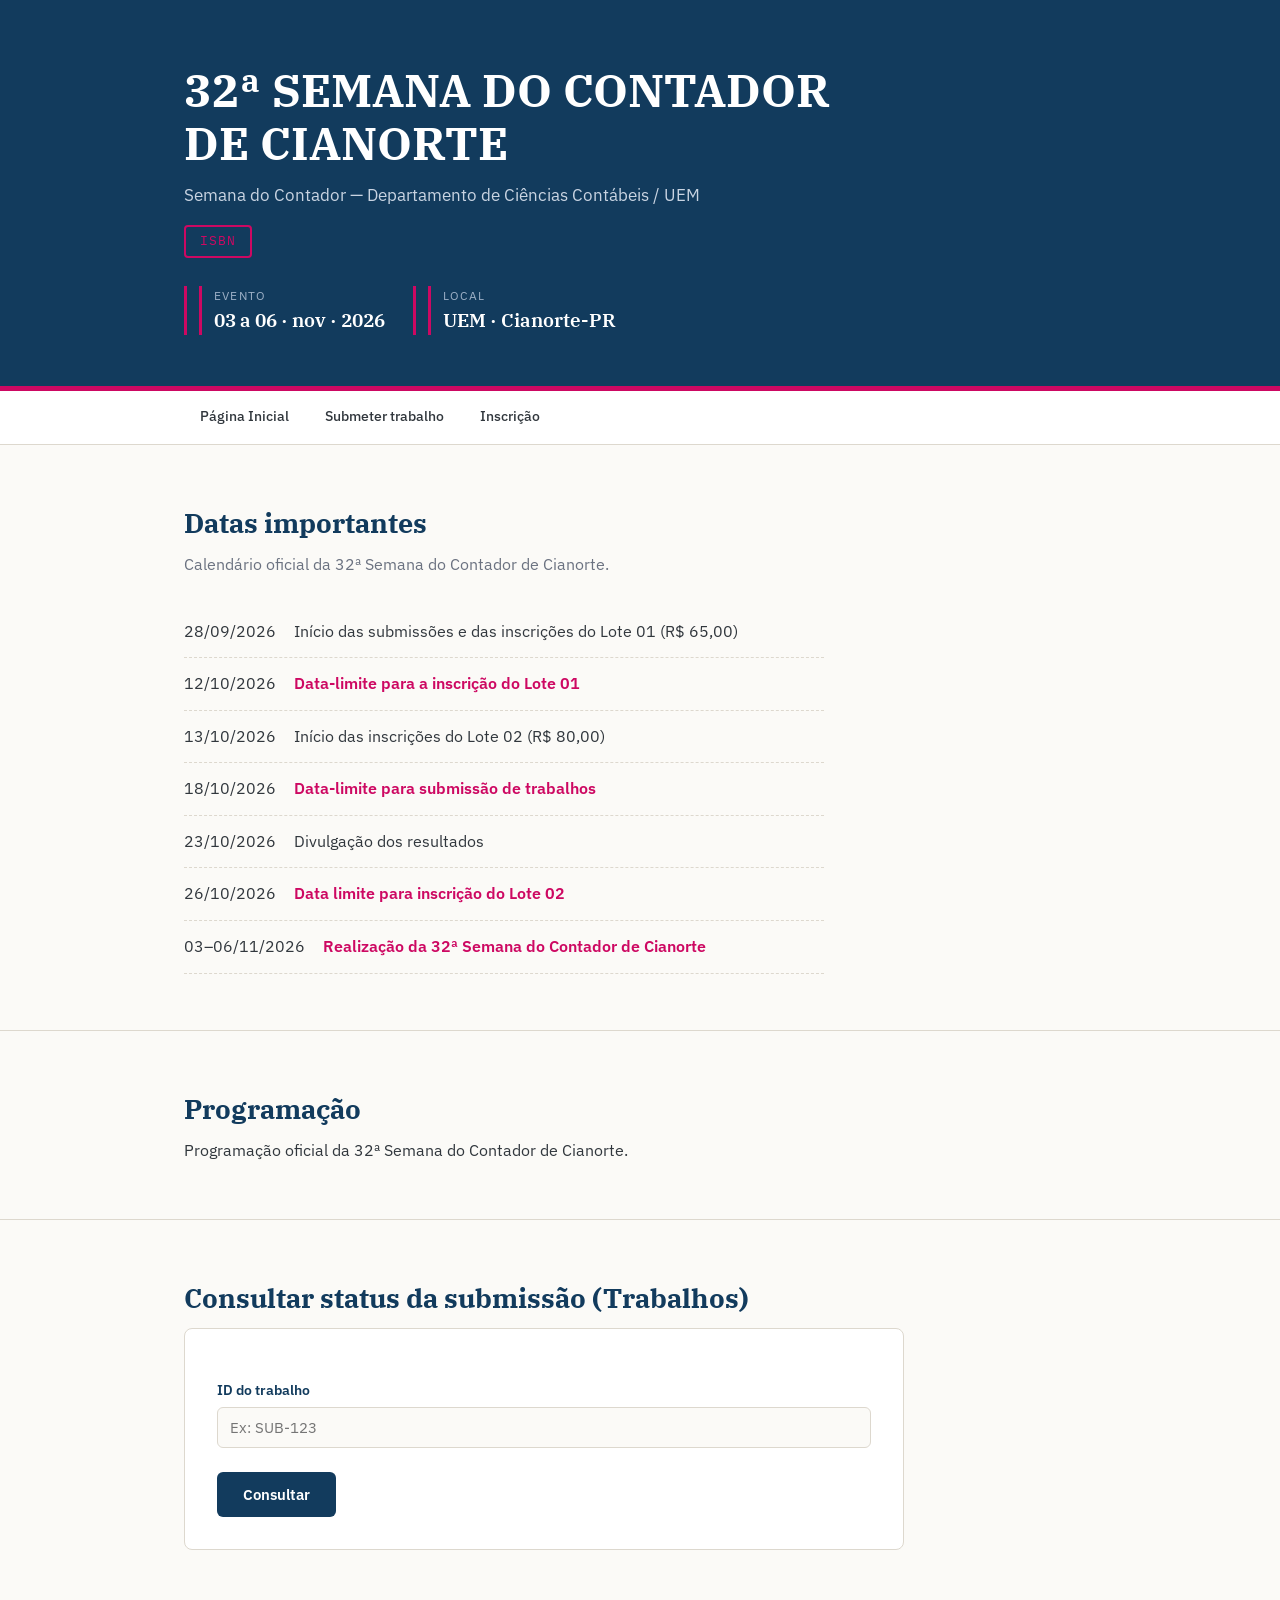
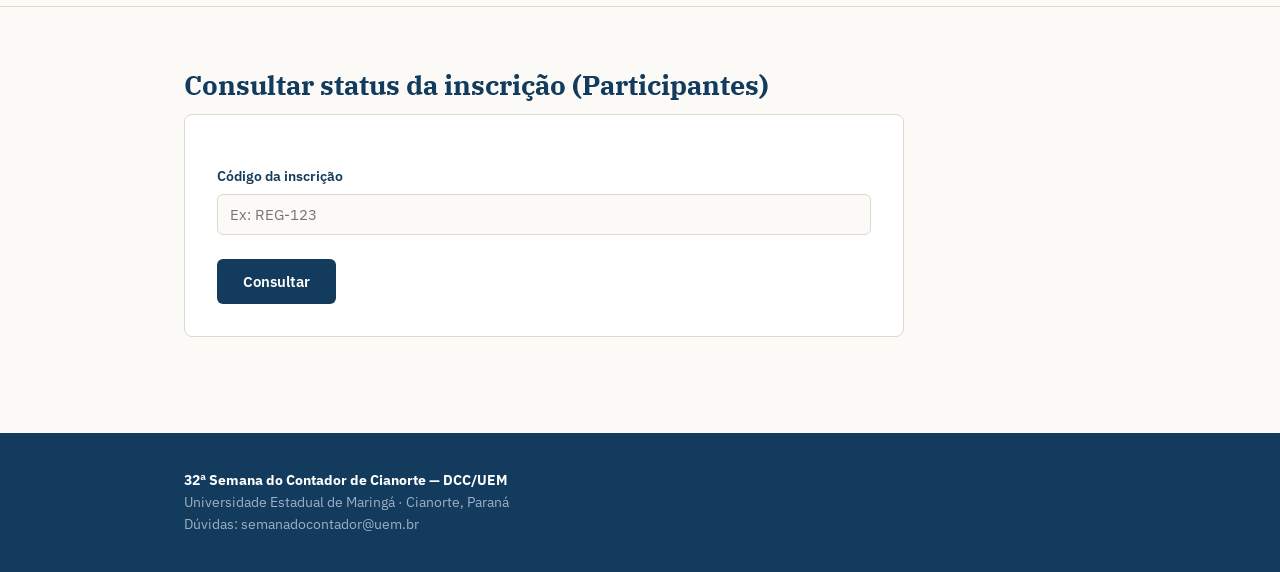
==== index.html @ 7cf49fe8 "Add files via upload" ====
<!DOCTYPE html>
<html lang="pt-BR">
<head>
<meta charset="UTF-8">
<meta name="viewport" content="width=device-width, initial-scale=1.0">
<title>32ª Semana do Contador de Cianorte</title>
<link rel="preconnect" href="https://fonts.googleapis.com">
<link rel="preconnect" href="https://fonts.gstatic.com" crossorigin>
<link href="https://fonts.googleapis.com/css2?family=IBM+Plex+Serif:wght@500;600;700&family=IBM+Plex+Sans:wght@400;500;600&family=IBM+Plex+Mono:wght@500&display=swap" rel="stylesheet">
<link rel="stylesheet" href="style.css">
</head>
<body>

<!-- HEADER PADRONIZADO -->
<header>
  <div class="container">
    <h1>32ª SEMANA DO CONTADOR DE CIANORTE</h1>
    <p class="sub">Semana do Contador — Departamento de Ciências Contábeis / UEM</p>
    <span class="issn">ISBN</span>
    <div class="datas-topo">
      <div><div class="rotulo">Evento</div><div class="valor">03 a 06 · nov · 2026</div></div>
      <div><div class="rotulo">Local</div><div class="valor">UEM · Cianorte-PR</div></div>
    </div>
  </div>
</header>

<!-- NAV PADRONIZADA -->
<nav aria-label="Navegação">
  <div class="container">
    <a href="index.html">Página Inicial</a>
    <a href="submeter.html">Submeter trabalho</a>
    <a href="registro.html">Inscrição</a>
  </div>
</nav>

<section id="datas">
  <div class="container">
    <h2>Datas importantes</h2>
    <p class="h2-sub">Calendário oficial da 32ª Semana do Contador de Cianorte.</p>
    <ul class="cronograma">
      <li><span class="data-mono">28/09/2026</span><span class="etapa">Início das submissões e das inscrições do Lote 01 (R$ 65,00)</span></li>
      <li class="destaque"><span class="data-mono">12/10/2026</span><span class="etapa">Data-limite para a inscrição do Lote 01</span></li>
      <li><span class="data-mono">13/10/2026</span><span class="etapa">Início das inscrições do Lote 02 (R$ 80,00)</span></li>
      <li class="destaque"><span class="data-mono">18/10/2026</span><span class="etapa">Data-limite para submissão de trabalhos</span></li>
      <li><span class="data-mono">23/10/2026</span><span class="etapa">Divulgação dos resultados</span></li>
      <li class="destaque"><span class="data-mono">26/10/2026</span><span class="etapa">Data limite para inscrição do Lote 02</span></li>
      <li class="destaque"><span class="data-mono">03–06/11/2026</span><span class="etapa">Realização da 32ª Semana do Contador de Cianorte</span></li>
    </ul>
  </div>
</section>
<section id="programacao">
  <div class="container">
    <h2>Programação</h2>
    <p>Programação oficial da 32ª Semana do Contador de Cianorte.</p>
    <ul class="cronograma">

    </ul>
  </div>
</section>

<!-- SEÇÕES INFORMATIVAS (Categorias, Áreas, Normas) Omitidas aqui por brevidade, mas devem ser mantidas conforme o original -->

<section id="status-submissao">
  <div class="container">
    <h2>Consultar status da submissão (Trabalhos)</h2>
    <div class="card">
      <label for="input-id-sub">ID do trabalho</label>
      <input type="text" id="input-id-sub" class="mono" placeholder="Ex: SUB-123">
      <button type="button" class="botao" onclick="consultarStatusSubmissao()">Consultar</button>
      <div id="resultado-status-sub"></div>
    </div>
  </div>
</section>

<section id="status-inscricao">
  <div class="container">
    <h2>Consultar status da inscrição (Participantes)</h2>
    <div class="card">
      <label for="input-id-reg">Código da inscrição</label>
      <input type="text" id="input-id-reg" class="mono" placeholder="Ex: REG-123">
      <button type="button" class="botao" onclick="consultarStatusInscricao()">Consultar</button>
      <div id="resultado-status-reg"></div>
    </div>
  </div>
</section>

<!-- FOOTER PADRONIZADO -->
<footer>
  <div class="container">
    <strong>32ª Semana do Contador de Cianorte — DCC/UEM</strong><br>
    Universidade Estadual de Maringá · Cianorte, Paraná<br>
    Dúvidas: semanadocontador@uem.br    
  </div>
</footer>

<script>
const SCRIPT_URL = "https://script.google.com/macros/s/AKfycbx_M1IVFG1Yynvi_aUIpSMlc3blMVT0K0QPFCjHeTNdpd_vogOQeO8iHFNmOr55RuN-8g/exec";

async function consultarStatusSubmissao() {
  const id = document.getElementById("input-id-sub").value.trim();
  const out = document.getElementById("resultado-status-sub");
  if (!id) { out.innerHTML = '<div class="msg-erro">Informe o ID.</div>'; return; }
  out.innerHTML = '<p>Consultando...</p>';
  try {
    const resp = await fetch(SCRIPT_URL + "?action=status&id=" + encodeURIComponent(id));
    const d = await resp.json();
    if (!d.ok) { out.innerHTML = '<div class="msg-erro">' + d.erro + '</div>'; return; }
    out.innerHTML = `<div class="status-caixa"><strong>${d.id}</strong> — ${d.titulo}<br>Status: <strong>${d.status}</strong></div>`;
  } catch (e) { out.innerHTML = '<div class="msg-erro">Erro na consulta.</div>'; }
}

async function consultarStatusInscricao() {
  const id = document.getElementById("input-id-reg").value.trim();
  const out = document.getElementById("resultado-status-reg");
  if (!id) { out.innerHTML = '<div class="msg-erro">Informe o Código.</div>'; return; }
  out.innerHTML = '<p>Consultando...</p>';
  try {
    const resp = await fetch(SCRIPT_URL + "?action=status_registro&id=" + encodeURIComponent(id));
    const d = await resp.json();
    if (!d.ok) { out.innerHTML = '<div class="msg-erro">' + d.erro + '</div>'; return; }
    out.innerHTML = `<div class="status-caixa">Código: <strong>${d.id}</strong><br>Nome: ${d.nome}<br>Status: <strong>${d.status}</strong></div>`;
  } catch (e) { out.innerHTML = '<div class="msg-erro">Erro na consulta.</div>'; }
}
</script>
</body>
</html>
---- style.css ----
:root {
    --tinta: #123B5D;
    --tinta-claro: #2A3270;
    --papel: #FBFAF7;
    --grafite: #31373D;
    --cinza: #6B7280;
    --linha: #DDD8CE;
    --ouro: #CD0862;
    --ouro-claro: #FFF8DC;
    --verde: #2F7D4F;
    --vermelho: #B3402E;
    --branco: #FFFFFF;
    --ciano: #3EC6D0;
}

* {
    margin: 0;
    padding: 0;
    box-sizing: border-box
}

html {
    scroll-behavior: smooth
}

body {
    font-family: 'IBM Plex Sans', sans-serif;
    background: var(--papel);
    color: var(--grafite);
    line-height: 1.6;
    font-size: 16px
}

h1,
h2,
h3 {
    font-family: 'IBM Plex Serif', serif;
    color: var(--tinta)
}

.mono {
    font-family: 'IBM Plex Mono', monospace
}

.container {
    max-width: 960px;
    margin: 0 auto;
    padding: 0 24px
}

/* ---------- CABEÇALHO PADRONIZADO ---------- */
header {
    background: var(--tinta);
    color: var(--branco);
    padding: 64px 0 56px;
    position: relative;
    overflow: hidden
}

header::after {
    content: "";
    position: absolute;
    left: 0;
    right: 0;
    bottom: 0;
    height: 5px;
    background: var(--ouro)
}

header h1 {
    color: var(--branco);
    font-size: clamp(30px, 5vw, 46px);
    line-height: 1.15;
    font-weight: 700;
    max-width: 720px
}

header .sub {
    margin-top: 12px;
    font-size: 17px;
    color: #C9D4E2;
    max-width: 640px
}

.issn {
    display: inline-block;
    margin-top: 16px;
    border: 2px solid var(--ouro);
    color: var(--ouro);
    padding: 4px 14px;
    font-family: 'IBM Plex Mono', monospace;
    font-size: 13px;
    letter-spacing: .08em;
    border-radius: 4px
}

.datas-topo {
    margin-top: 28px;
    display: flex;
    gap: 28px;
    flex-wrap: wrap
}

.datas-topo div {
    border-left: 3px solid var(--ouro);
    padding-left: 12px
}

.datas-topo .rotulo {
    font-size: 12px;
    letter-spacing: .1em;
    text-transform: uppercase;
    color: #9DB0C6
}

.datas-topo .valor {
    font-family: 'IBM Plex Serif', serif;
    font-size: 19px;
    font-weight: 600;
    color: var(--branco)
}

/* ---------- NAVEGAÇÃO PADRONIZADA ---------- */
nav {
    background: var(--branco);
    border-bottom: 1px solid var(--linha);
    position: sticky;
    top: 0;
    z-index: 50
}

nav .container {
    display: flex;
    gap: 4px;
    overflow-x: auto
}

nav a {
    padding: 14px 16px;
    font-size: 14px;
    font-weight: 500;
    color: var(--grafite);
    text-decoration: none;
    white-space: nowrap;
    border-bottom: 2px solid transparent
}

nav a:hover,
nav a:focus-visible {
    color: var(--tinta);
    border-bottom-color: var(--ouro);
    outline: none
}

/* ---------- SEÇÕES ---------- */
section {
    padding: 56px 0
}

section+section {
    border-top: 1px solid var(--linha)
}

h2 {
    font-size: 27px;
    margin-bottom: 8px
}

.h2-sub {
    color: var(--cinza);
    margin-bottom: 28px;
    max-width: 640px
}

/* ---------- CATEGORIAS ---------- */
.cat-grid {
    display: grid;
    grid-template-columns: 1fr 1fr;
    gap: 18px;
    max-width: 640px
}

.cat-card {
    border: 2px solid var(--ouro);
    border-radius: 8px;
    padding: 18px
}

.cat-card h3 {
    color: var(--ouro);
    font-size: 18px;
    margin-bottom: 6px
}

.cat-card p {
    font-size: 14px;
    color: var(--cinza)
}
.cronograma {
    list-style:none;max-width:640px
}
.cronograma li {
    display:flex;gap:18px;padding:13px 0;border-bottom:1px dashed var(--linha);align-items:baseline
}
.cronograma .data {
    font-family:'IBM Plex Mono',monospace;font-size:14px;font-weight:500;color:var(--tinta);min-width:150px
}
.cronograma .destaque .data,.cronograma .destaque .etapa{
    color:var(--ouro);font-weight:600
}
/* ---------- ÁREAS TEMÁTICAS ---------- */
.areas-list {
    list-style: none;
    max-width: 640px
}

.areas-list li {
    padding: 10px 0;
    border-bottom: 1px solid var(--linha);
    display: flex;
    gap: 12px;
    align-items: baseline
}

.areas-list .num {
    font-family: 'IBM Plex Serif', serif;
    font-size: 22px;
    font-weight: 600;
    color: var(--ouro);
    min-width: 32px
}

/* ---------- FORMULÁRIOS ---------- */
.card {
    background: var(--branco);
    border: 1px solid var(--linha);
    border-radius: 8px;
    padding: 32px;
    max-width: 720px
}

label {
    display: block;
    font-size: 14px;
    font-weight: 600;
    color: var(--tinta);
    margin: 18px 0 6px
}

input[type=text],
input[type=email],
select,
textarea {
    width: 100%;
    padding: 10px 12px;
    border: 1px solid var(--linha);
    border-radius: 6px;
    font-family: 'IBM Plex Sans', sans-serif;
    font-size: 15px;
    background: var(--papel);
    color: var(--grafite)
}

input:focus,
select:focus,
textarea:focus {
    outline: 2px solid var(--tinta-claro);
    outline-offset: 1px;
    border-color: var(--tinta-claro)
}

textarea {
    min-height: 120px;
    resize: vertical
}

.hint {
    font-size: 13px;
    color: var(--cinza);
    margin-top: 4px
}

.autor-bloco {
    border: 1px dashed var(--linha);
    border-radius: 6px;
    padding: 14px 16px 18px;
    margin-top: 10px;
    position: relative
}

.autor-bloco .tag {
    font-family: 'IBM Plex Mono', monospace;
    font-size: 12px;
    color: var(--ouro);
    text-transform: uppercase;
    letter-spacing: .08em
}

.remover-autor {
    position: absolute;
    top: 10px;
    right: 12px;
    background: none;
    border: none;
    color: var(--vermelho);
    cursor: pointer;
    font-size: 13px;
    font-family: inherit
}

.botao {
    display: inline-block;
    background: var(--tinta);
    color: var(--branco);
    border: none;
    border-radius: 6px;
    padding: 13px 26px;
    font-size: 15px;
    font-weight: 600;
    font-family: 'IBM Plex Sans', sans-serif;
    cursor: pointer;
    margin-top: 24px
}

.botao:hover {
    background: var(--tinta-claro)
}

.botao:focus-visible {
    outline: 3px solid var(--ouro);
    outline-offset: 2px
}

.botao[disabled] {
    opacity: .55;
    cursor: wait
}

.botao-sec {
    background: none;
    border: 1px solid var(--tinta);
    color: var(--tinta);
    border-radius: 6px;
    padding: 9px 16px;
    font-size: 14px;
    font-weight: 500;
    cursor: pointer;
    font-family: inherit;
    margin-top: 12px
}

.botao-sec:hover {
    background: var(--ouro-claro)
}

.msg-ok {
    background: #E8F3EC;
    border-left: 3px solid var(--verde);
    padding: 16px;
    border-radius: 0 6px 6px 0;
    margin-top: 20px
}

.msg-erro {
    background: #FBEAE6;
    border-left: 3px solid var(--vermelho);
    padding: 16px;
    border-radius: 0 6px 6px 0;
    margin-top: 20px;
    font-size: 14px
}

.msg-ok .id {
    font-family: 'IBM Plex Mono', monospace;
    font-size: 22px;
    font-weight: 600;
    color: var(--tinta);
    display: block;
    margin: 6px 0
}

.check-linha {
    display: flex;
    gap: 10px;
    align-items: flex-start;
    margin-top: 18px;
    font-size: 14px
}

.check-linha input {
    margin-top: 4px
}

.download-link {
    display: inline-flex;
    align-items: center;
    gap: 8px;
    background: var(--tinta);
    color: var(--branco);
    padding: 10px 20px;
    border-radius: 6px;
    text-decoration: none;
    font-weight: 600;
    font-size: 14px;
    margin-top: 12px
}

.download-link:hover {
    opacity: .9
}

/* ---------- RODAPÉ PADRONIZADO ---------- */
footer {
    background: var(--tinta);
    color: #9DB0C6;
    padding: 36px 0;
    font-size: 14px;
    margin-top: 40px
}

footer strong {
    color: var(--branco)
}

@media(max-width:640px) {
    .cat-grid {
        grid-template-columns: 1fr
    }

    .card {
        padding: 22px
    }
}

@media(prefers-reduced-motion:reduce) {
    html {
        scroll-behavior: auto
    }
}
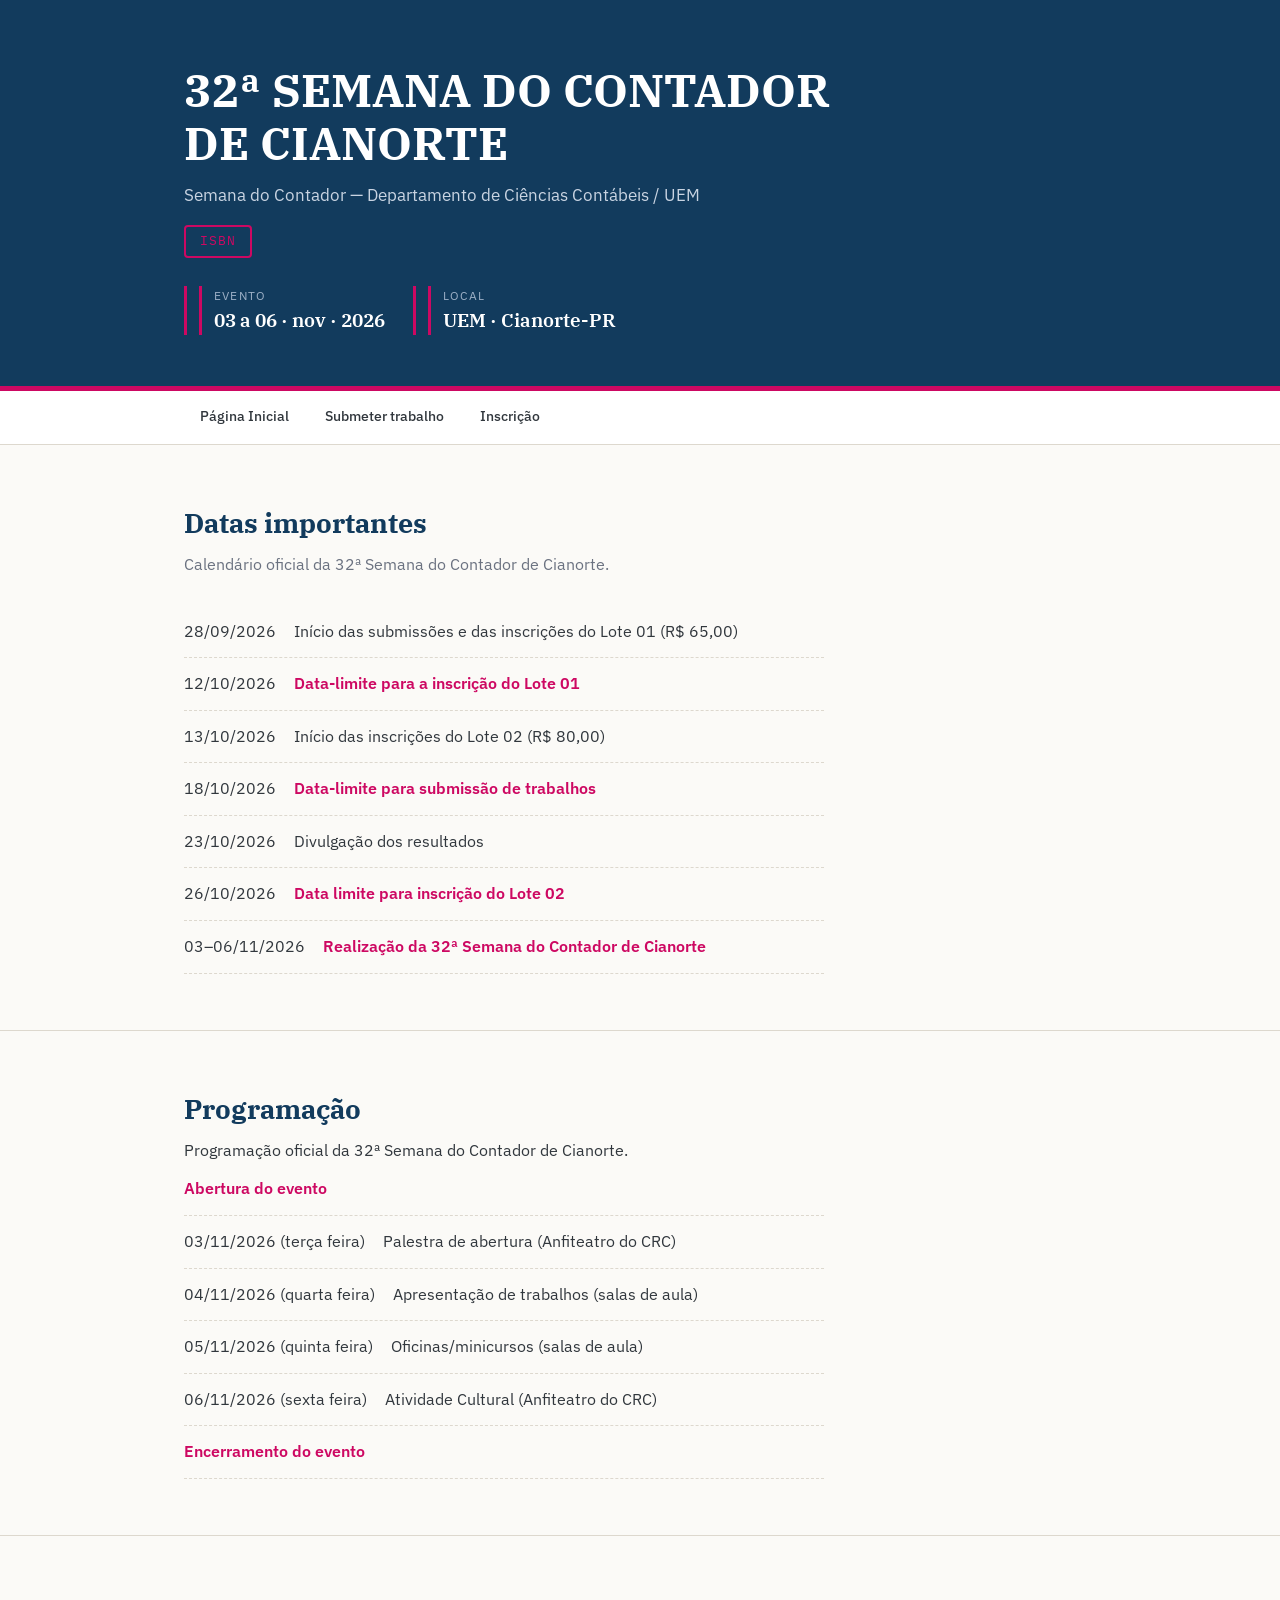
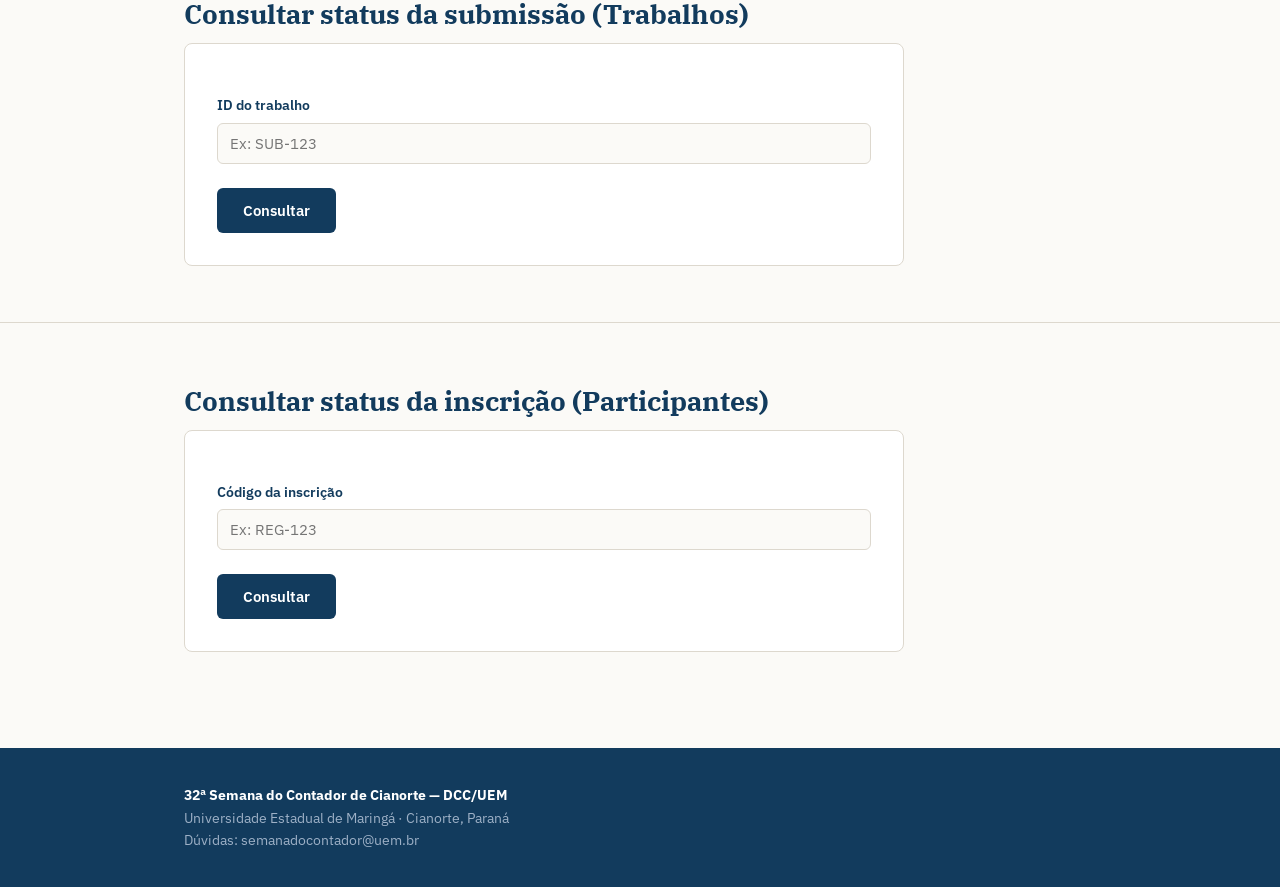
==== commit 0d6c606d: "Inclusão da programação do evento." ====
--- a/index.html
+++ b/index.html
@@ -53,7 +53,12 @@
     <h2>Programação</h2>
     <p>Programação oficial da 32ª Semana do Contador de Cianorte.</p>
     <ul class="cronograma">
-
+      <li class="destaque"><span class="etapa">Abertura do evento</span></li>
+      <li><span class="data-mono">03/11/2026 (terça feira)</span><span class="etapa">Palestra de abertura (Anfiteatro do CRC)</span></li>
+      <li><span class="data-mono">04/11/2026 (quarta feira)</span><span class="etapa">Apresentação de trabalhos (salas de aula)</span></li>
+      <li><span class="data-mono">05/11/2026 (quinta feira)</span><span class="etapa">Oficinas/minicursos (salas de aula)</span></li>
+      <li><span class="data-mono">06/11/2026 (sexta feira)</span><span class="etapa">Atividade Cultural (Anfiteatro do CRC)</span></li>
+      <li class="destaque"><span class="etapa">Encerramento do evento</span></li>
     </ul>
   </div>
 </section>
@@ -94,7 +99,7 @@
 </footer>
 
 <script>
-const SCRIPT_URL = "https://script.google.com/macros/s/AKfycbx_M1IVFG1Yynvi_aUIpSMlc3blMVT0K0QPFCjHeTNdpd_vogOQeO8iHFNmOr55RuN-8g/exec";
+const SCRIPT_URL = "https://script.google.com/macros/s/AKfycbzW8_iEJt5ubLozWt9yFX-xvOyPUynnAjL249JZ4EJXSyOd_7Y-egoFu5Z4Dwg5lYqYSA/exec";
 
 async function consultarStatusSubmissao() {
   const id = document.getElementById("input-id-sub").value.trim();
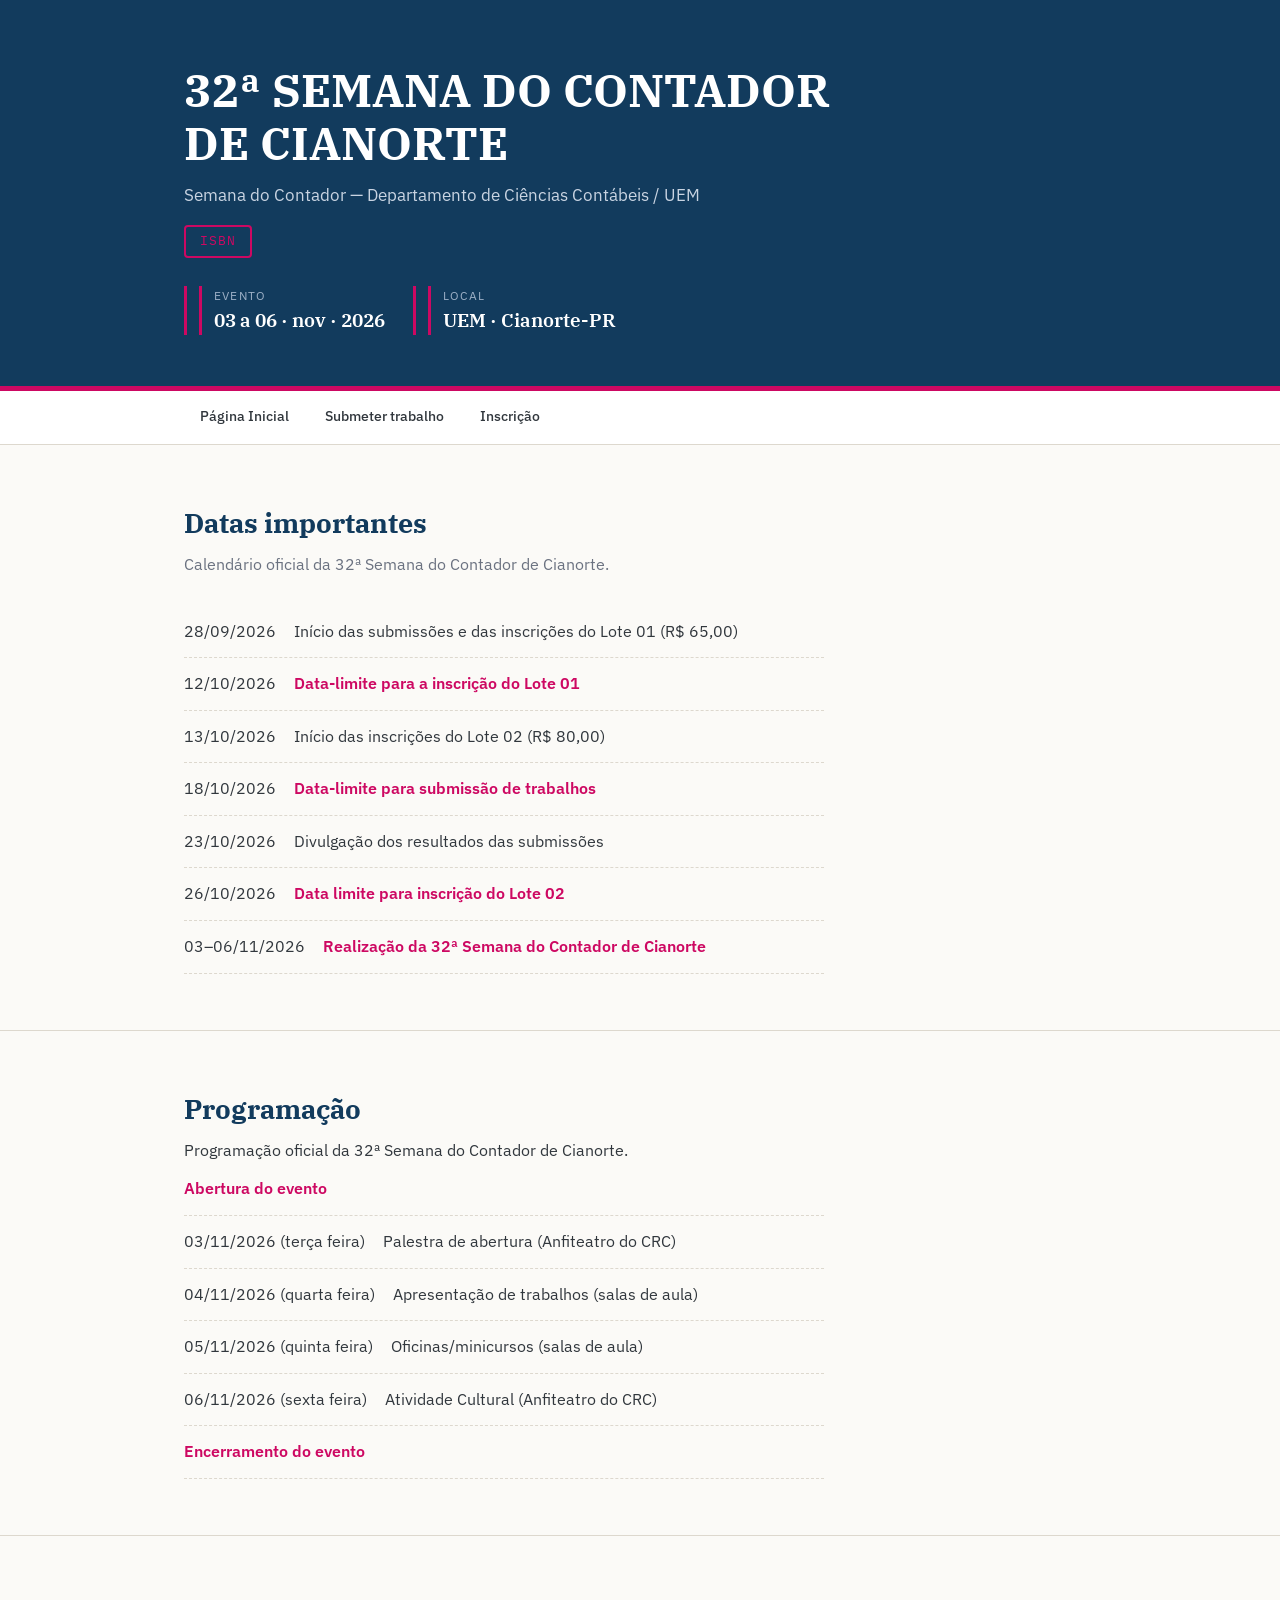
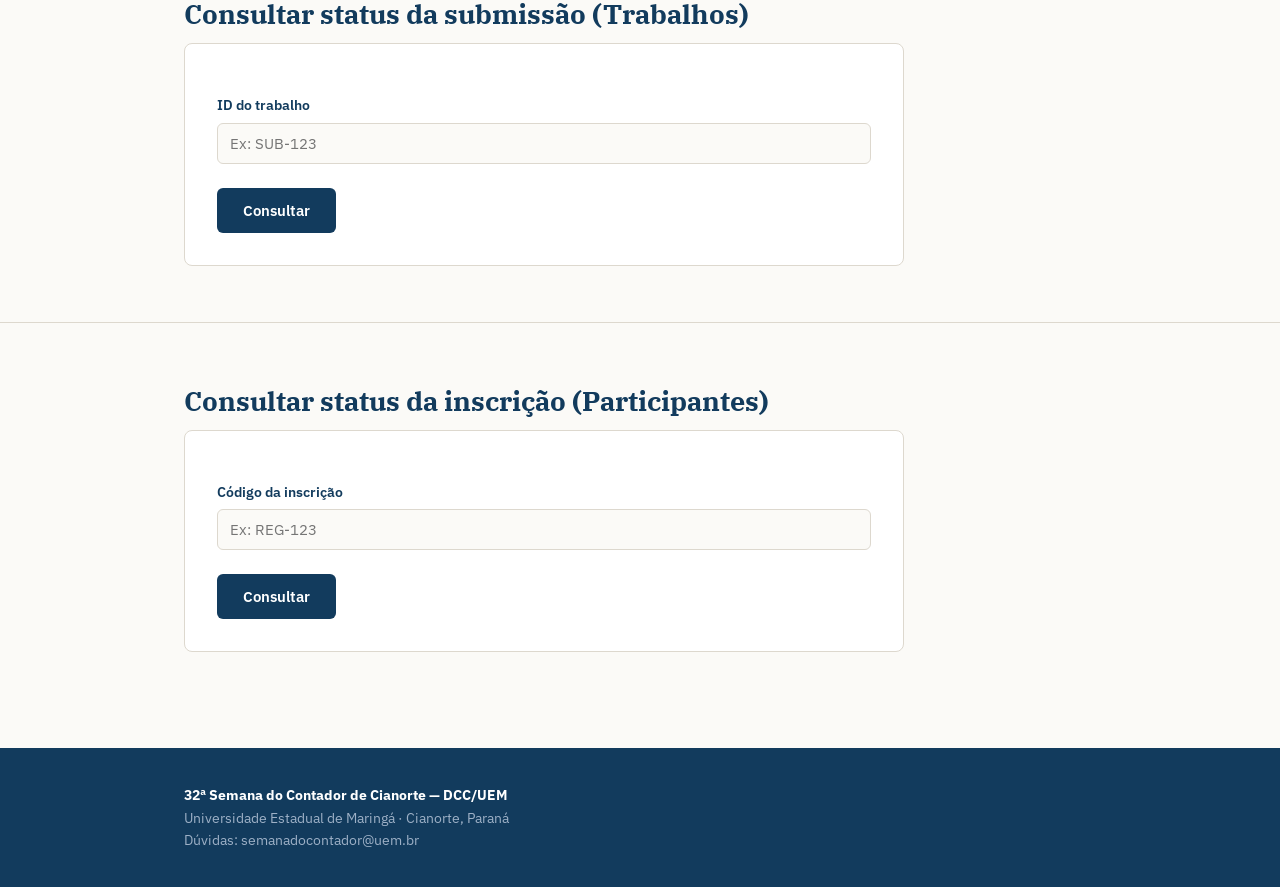
==== commit 51de8c46: "Alteração no item "Datas importantes"." ====
--- a/index.html
+++ b/index.html
@@ -42,7 +42,7 @@
       <li class="destaque"><span class="data-mono">12/10/2026</span><span class="etapa">Data-limite para a inscrição do Lote 01</span></li>
       <li><span class="data-mono">13/10/2026</span><span class="etapa">Início das inscrições do Lote 02 (R$ 80,00)</span></li>
       <li class="destaque"><span class="data-mono">18/10/2026</span><span class="etapa">Data-limite para submissão de trabalhos</span></li>
-      <li><span class="data-mono">23/10/2026</span><span class="etapa">Divulgação dos resultados</span></li>
+      <li><span class="data-mono">23/10/2026</span><span class="etapa">Divulgação dos resultados das submissões</span></li>
       <li class="destaque"><span class="data-mono">26/10/2026</span><span class="etapa">Data limite para inscrição do Lote 02</span></li>
       <li class="destaque"><span class="data-mono">03–06/11/2026</span><span class="etapa">Realização da 32ª Semana do Contador de Cianorte</span></li>
     </ul>
